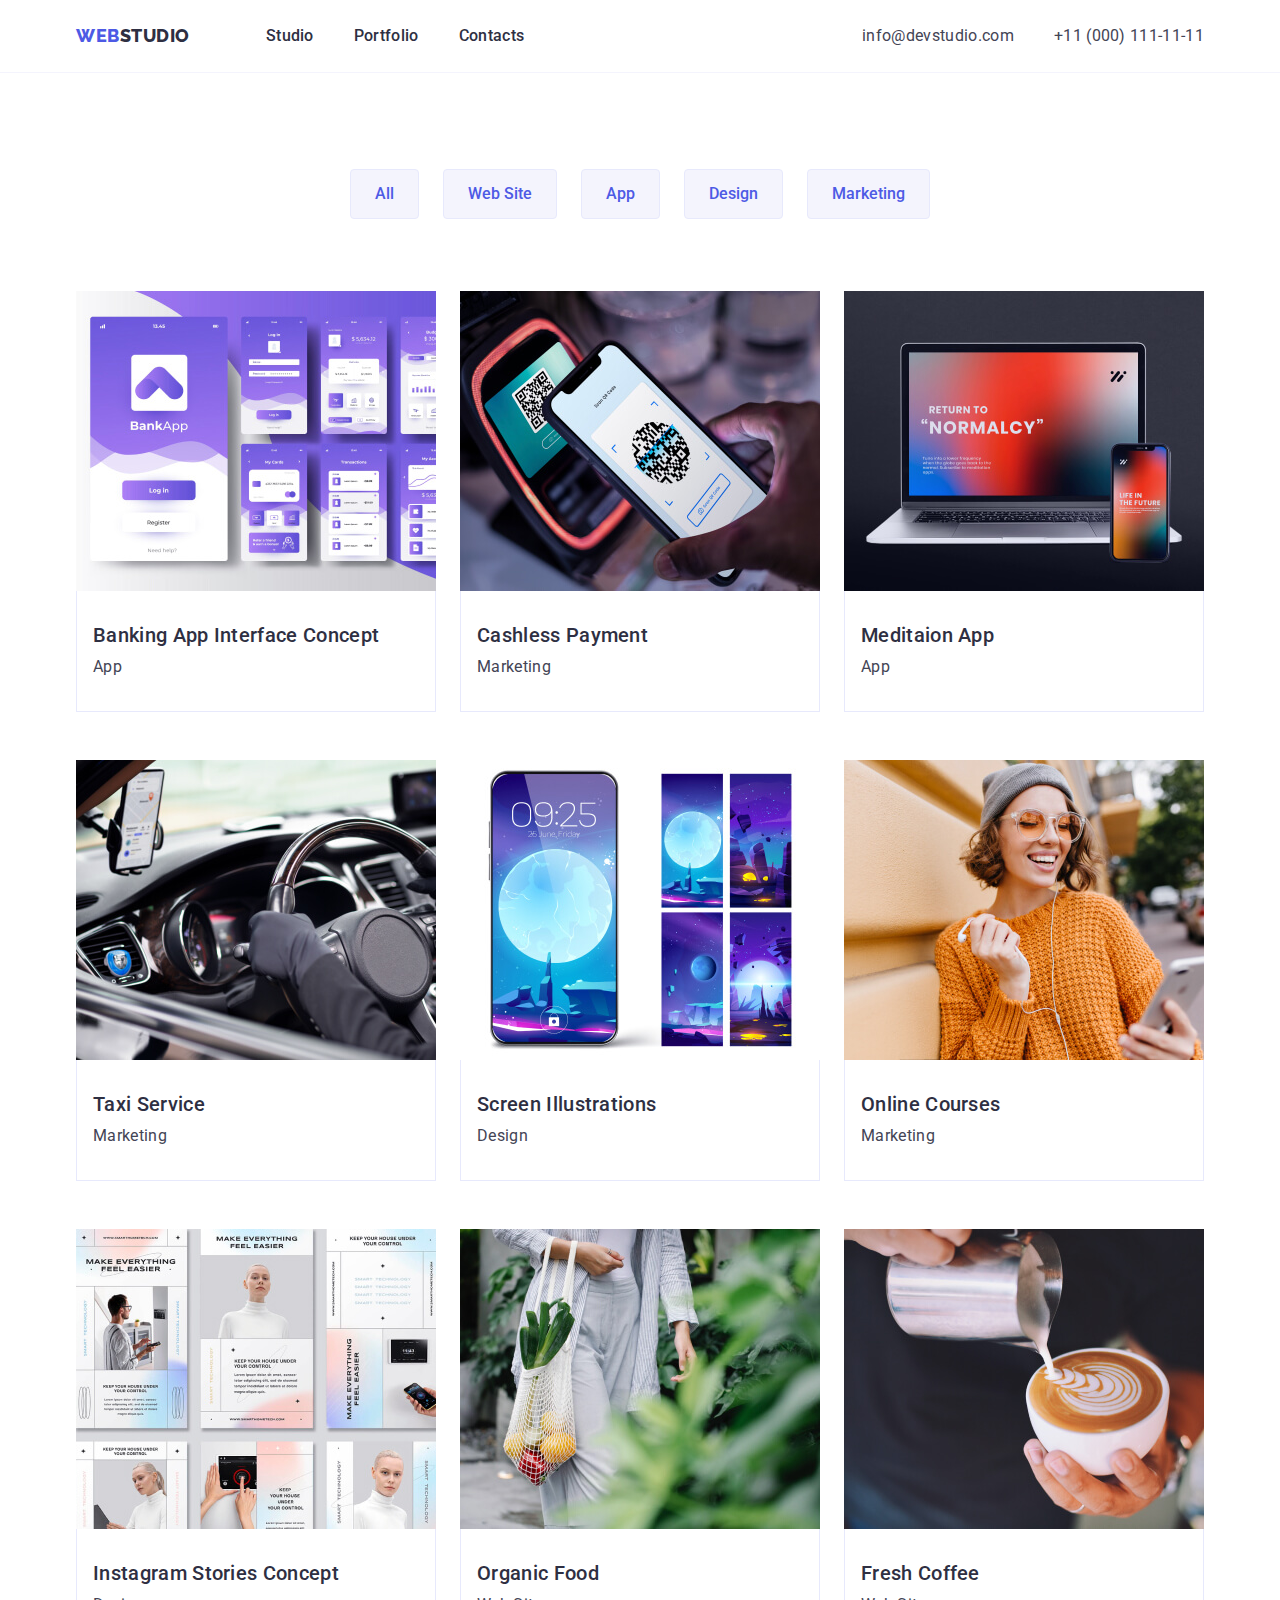
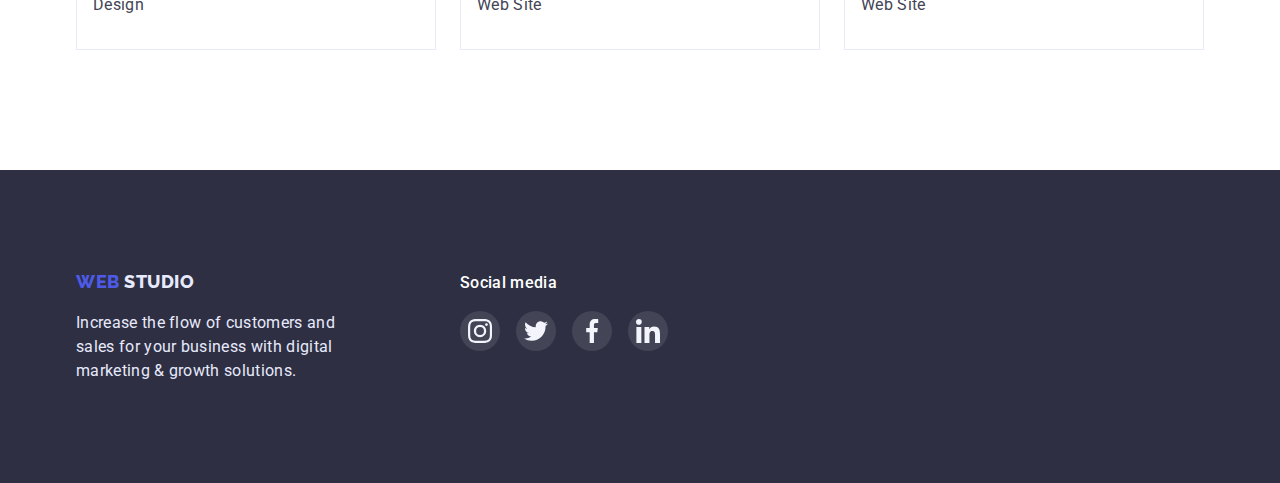
==== portfolio.html @ 78bf739a "Initial commit" ====
<!DOCTYPE html>
<html lang="en">
  <head>
    <meta charset="UTF-8" />
    <meta http-equiv="X-UA-Compatible" content="IE=edge" />
    <meta name="viewport" content="width=device-width, initial-scale=1.0" />
    <title>Portfolio</title>
    <link rel="preconnect" href="https://fonts.googleapis.com">
    <link rel="preconnect" href="https://fonts.gstatic.com" crossorigin>
    <link href="https://fonts.googleapis.com/css2?family=Raleway:wght@800&family=Roboto:wght@400;500;700;900&display=swap" rel="stylesheet">
    <link rel="stylesheet" href="https://cdn.jsdelivr.net/npm/modern-normalize@1.1.0/modern-normalize.min.css">
    <link rel="stylesheet" href="./css/styles.css">
  </head>
  <body>
    <!-- header -->
    <header class="header-cnt">
      <div class="header-box container">
        <nav class="nav-container">
          <a class="logotype" href=./index.html> <span class="logo-first-color">Web</span>Studio </a>
          <ul class="nav-list list" >
            <li class="item"><a class="header-link" href="./index.html"> Studio </a></li>
            <li class="item"><a class="header-link" href="./portfolio.html"> Portfolio </a></li>
            <li class="item"><a class="header-link" href="#"> Contacts </a></li>
          </ul>
        </nav>
        <address>
          <ul class="adress-list list">
            <li class="item"><a class="adress-link" href="mailto:info@devstudio.com"> info@devstudio.com </a></li>
            <li class="item"><a class="adress-link" href="tel:+110001111111"> +11 (000) 111-11-11 </a></li>
          </ul>
        </address> 
      </div>
  </header>
    <main> 
      <!-- filtres -->
      <section class="galery">
        <div class="container">
          <ul class="filtres-list list">
            <li class="item"><button class="filtres-button" type="button">All</button></li>
            <li class="item"><button class="filtres-button" type="button">Web Site</button></li>
            <li class="item"><button class="filtres-button" type="button">App</button></li>
            <li class="item"><button class="filtres-button" type="button">Design</button></li>
            <li class="item"><button class="filtres-button" type="button">Marketing</button></li>
          </ul>   
             <!--gallery  -->
          <h1 class="visually-hidden">Portfolio</h1>
          <ul class="galery-list list">
            <li class="item">
              <a class="gallery-link" href="#"><img src="./images/portfolio/bankapp.jpg" width="360" height="300" alt="Banking app">
                <div class="box-subtitle"><h2 class="gallery-header">Banking App Interface Concept</h2>
                  <p>App</p></div>
              </a>
            </li>
            <li class="item">
              <a class="gallery-link" href="#"><img src="./images/portfolio/cashlesspay.jpg" width="360" height="300" alt="cashless Payment ">
                <div class="box-subtitle"><h2 class="gallery-header">Cashless Payment</h2>
                  <p>Marketing</p></div>
              </a>
              </li>
            <li class="item">         
              <a class="gallery-link " href="#"><img src="./images/portfolio/meditaionapp.jpg" width="360" height="300" alt="meditation app">
                <div class="box-subtitle"><h2 class="gallery-header">Meditaion App</h2>
                  <p>App</p></div>
              </a>
            </li>
            <li class="item">            
              <a class="gallery-link" href="#"><img src="./images/portfolio/taxi.jpg" width="360" height="300" alt="taxi App"> 
                <div class="box-subtitle"><h2 class="gallery-header">Taxi Service</h2>
                  <p>Marketing</p></div>
              </a>
            </li>
            <li class="item">
              <a class="gallery-link" href="#"><img src="./images/portfolio/screenillustration.jpg" width="360" height="300" alt="Phone screen">
                <div class="box-subtitle"><h2 class="gallery-header">Screen Illustrations</h2>
                  <p>Design</p></div>
              </a>
            </li>
            <li class="item">
              <a class="gallery-link" href="#"><img src="./images/portfolio/onlinecourses.jpg" width="360" height="300" alt="online courses">
                <div class="box-subtitle"><h2 class="gallery-header">Online Courses</h2>
                  <p>Marketing</p></div>
              </a>
            </li>
            <li class="item">
              <a class="gallery-link" href="#"><img src="./images/portfolio/instconcept.jpg" width="360" height="300" alt="Instagram Stories">
                <div class="box-subtitle"><h2 class="gallery-header">Instagram Stories Concept</h2>
                  <p>Design</p></div>
              </a>
            </li>
            <li class="item">
              <a class="gallery-link" href="#"><img src="./images/portfolio/organicfood.jpg" width="360" height="300" alt="organic food">
                <div class="box-subtitle"><h2 class="gallery-header">Organic Food</h2>
                  <p>Web Site</p></div>
              </a>
            </li>
            <li class="item">
              <a class="gallery-link" href="#"><img src="./images/portfolio/freshcoffee.jpg" width="360" height="300" alt="coffe">
                <div class="box-subtitle"><h2 class="gallery-header">Fresh Coffee</h2>
                  <p>Web Site</p></div>
              </a>
            </li>
          </ul>
        </div>      
      </section>
    </main>
    <footer class="footer-container">
    <div class="container footer-wrap">
      <div class="footer-left-part">
        <a class="logotype footer-logo" href=./index.html> <span class="logo-first-color">Web</span> Studio </a>
        <p class="footer-text"> Increase the flow of customers and sales for your business with digital marketing & growth solutions. </p> 
      </div>
      <div class="cocial-link-wrap">
        <p class="social-link-text">Social media</p>
        <ul class="footer-list list">
          <li class="footer-icon-item">
            <a class="footer-social-link" href="#">
              <svg class="footer-social-icon" >
                <use href="./images/icons.svg#icon-instagram"></use>
              </svg>
            </a>
          </li>
           <li class="footer-icon-item">
            <a class="footer-social-link" href="#">
              <svg class="footer-social-icon" >
                <use href="./images/icons.svg#icon-twitter"></use>
              </svg>
            </a>
          </li>
           <li class="footer-icon-item">
            <a class="footer-social-link" href="#">
              <svg class="footer-social-icon" >
                <use href="./images/icons.svg#icon-facebook"></use>
              </svg>
            </a>
          </li>
           <li class="footer-icon-item">
            <a class="footer-social-link" href="#">
              <svg class="footer-social-icon" >
                <use href="./images/icons.svg#icon-linkedin"></use>
              </svg>
            </a>
          </li>
        </ul>
      </div> 
    </div>
  </footer>
  </body>
 </html>
---- css/styles.css ----
:root {
  --main-page-color: #434455;
  --header-color: #2e2f42;
  --hero-color: #ffffff;
  --footer-text-color: #e7e9fc;
  --hover-btn-color: #404bbf;
  --btn-first-color: #ffffff;
  --btn-second-color: #4d5ae5;
  --background-first-color: #2e2f42;
  --background-second-color: #f4f4fd;
  --company-icon-color: #8e8f99;
  --footer-hover-color: #31d0aa;
  --footer-pre-hover-color: rgba(255, 255, 255, 10%);
}

body {
  font-family: 'Roboto', sans-serif;
  color: var(--main-page-color);
  font-size: 16px;
  line-height: 1.5;
  letter-spacing: 0.02em;
  background-color: #ffffff;
}

ul {
  padding: 0;
  margin: 0;
}
img {
  display: block;
  max-width: 100%;
  height: auto;
}
p {
  margin: 0;
}
.list {
  list-style: none;
  display: flex;
}

.container {
  width: 1158px;
  padding-left: 15px;
  padding-right: 15px;
  margin: 0 auto;
}

.visually-hidden {
  position: absolute;
  width: 1px;
  height: 1px;
  margin: -1px;
  border: 0;
  padding: 0;
  white-space: nowrap;
  clip-path: inset(100%);
  clip: rect(0 0 0 0);
  overflow: hidden;
}

/* logotype */
.logotype {
  font-family: 'Raleway', sans-serif;
  color: var(--header-color);
  text-decoration: none;
  font-weight: 800;
  font-size: 18px;
  line-height: 1.33;
  text-transform: uppercase;
  letter-spacing: 0.03em;
}

.logo-first-color {
  color: var(--btn-second-color);
}

.logotype.footer-logo {
  color: var(--footer-text-color);
}

/*----------------------------------------------------------- header ---------------------------------------------*/
.header-cnt {
  border-bottom-width: 1px;
  border-bottom-style: solid;
  border-bottom-color: var(--background-second-color);
  padding-top: 24px;
  padding-bottom: 24px;
}
.header-box {
  display: flex;
  justify-content: space-between;
  align-items: center;
}
.nav-list {
  margin-left: 76px;
}
.nav-list .item {
  margin-right: 40px;
}

.nav-list .item:last-child {
  margin-right: 0px;
}

.nav-container {
  display: flex;
  align-items: center;
}
/* header link */

.header-link:hover,
.header-link:focus {
  color: var(--hover-btn-color);
}

.header-link {
  padding-top: 24px;
  padding-bottom: 24px;

  font-weight: 500;
  font-size: 16px;
  line-height: 1.5;
  letter-spacing: 0.02em;
  color: var(--header-color);
  text-decoration: none;
}

/* nav adress */

.adress-link:hover,
.adress-link:focus {
  color: var(--hover-btn-color);
}
.adress-list .item + .item {
  margin-left: 40px;
}

.adress-link {
  padding: 24px 0px;

  font-style: normal;
  font-size: 16px;
  line-height: 1.5;
  letter-spacing: 0.02em;
  color: var(--main-page-color);
  text-decoration: none;
}

/* --------------------hero--------------------------------- */
.hero {
  padding: 188px;
  text-align: center;
  background-image: linear-gradient(rgba(46, 47, 66, 0.7), rgba(46, 47, 66, 0.7)),
    url(../images/hero-background.jpg);
  background-repeat: no-repeat;
  background-position: center;
  background-color: var(--background-first-color);
  max-width: 1440px;
  margin-left: auto;
  margin-right: auto;
}

.hero-header {
  margin: 0 auto 48px;
  width: 506px;
  color: var(--hero-color);
  font-weight: 700;
  font-size: 56px;
  line-height: 1.07;
  text-align: center;
  letter-spacing: 0.02em;
}

.hero-btn:hover,
.hero-btn:focus {
  background: var(--hover-btn-color);
}
.hero-btn {
  padding: 16px 32px;
  border: 0px;
  border-radius: 4px;
  text-align: center;

  font-family: inherit;
  font-size: 16px;
  font-weight: 500;
  line-height: 1.5;
  letter-spacing: 0.04em;
  color: var(--btn-first-color);
  background: var(--btn-second-color);
  box-shadow: 0px 4px 4px rgba(0, 0, 0, 0.15);
  cursor: pointer;
}

/* -----------------------------about----------------------------------- */

.about {
  padding-top: 120px;
  padding-bottom: 120px;
}

.about-icon-box {
  display: flex;
  justify-content: center;
  align-items: center;
  width: 264px;
  height: 112px;
  background: #f4f4fd;
  border-radius: 4px;
  margin-bottom: 8px;
}

.about-list .item {
  width: calc((100%-24px * 3) / 4);
  margin-right: 24px;
}

.about-list .item:last-child {
  margin-right: 0;
}

.about-header {
  margin-top: 0;
  margin-bottom: 8px;
  color: var(--header-color);
  font-weight: 500;
  font-size: 20px;
  line-height: 1.2;
}

/* ------------------------examples words------------------------------------------ */
.works {
  padding-bottom: 120px;
}
.works-list .item {
  width: calc((100%-48px) / 3);
  margin-right: 24px;
}

.works-list .item:last-child {
  margin-right: 0;
}

.works-header {
  margin-top: 0;
  margin-bottom: 72px;

  color: var(--header-color);
  font-weight: 700;
  font-size: 36px;
  line-height: 1.11;
  text-align: center;
  letter-spacing: 0.02em;
  text-transform: capitalize;
}

/*--------------------------------staff-------------------------------- */

.staff {
  background: var(--background-second-color);
  padding-bottom: 120px;
  padding-top: 120px;
}

.staff-list .item {
  width: calc((100%-3 * 24px) / 4);
  margin-right: 24px;
}
.staff-list .item:last-child {
  margin-right: 0px;
}

.staff-header {
  margin-top: 0;

  margin-bottom: 72px;
  color: var(--header-color);
  font-weight: 700;
  font-size: 36px;
  line-height: 1.11;
  text-align: center;
  letter-spacing: 0.02em;
  text-transform: capitalize;
}

.staff .box-subtitle {
  background: var(--btn-first-color);
  box-shadow: 0px 1px 6px rgba(46, 47, 66, 0.08), 0px 1px 1px rgba(46, 47, 66, 0.16),
    0px 2px 1px rgba(46, 47, 66, 0.08);
  border-radius: 0px 0px 4px 4px;
  text-align: center;
  padding: 0 0 32px 0;
}

.staff-subheader {
  margin: 32px 0 8px 0;
  color: var(--header-color);
  font-weight: 500;
  font-size: 20px;
  line-height: 1.2;
  letter-spacing: 0.02em;
}

/* ----------------------social-media-icon------------------------- */
.icon-list {
  display: flex;
  justify-content: space-around;
  align-items: center;
  margin-top: 8px;
}

.social-link {
  display: flex;
  align-items: center;
  justify-content: center;
  background-color: var(--btn-second-color);
  border-radius: 50%;
  width: 40px;
  height: 40px;
}

.social-link:hover,
.social-link:focus {
  background-color: var(--hover-btn-color);
}
.social-icon {
  width: 16px;
  height: 16px;
}

/* ---------------------customers---------------------------------------------- */
.customers {
  padding-top: 130px;
  padding-bottom: 120px;
}
.customers-title {
  margin-top: 0;
  margin-bottom: 72px;
  color: var(--header-color);
  font-weight: 700;
  font-size: 36px;
  line-height: 1.11;
  text-align: center;
  letter-spacing: 0.02em;
  text-transform: capitalize;
}

.customer-link {
  display: flex;
  border: 1px solid var(--company-icon-color);
  border-radius: 4px;
  width: 168px;
  height: 88px;
  justify-content: center;
  align-items: center;
  color: var(--company-icon-color);
}
.customer-list .customer-item {
  width: calc((100%-5 * 24px) / 6);
  margin-right: 24px;
}

.customer-list .customer-item:last-child {
  margin-right: 0;
}

.customer-link:hover,
.customer-link:focus {
  color: var(--hover-btn-color);
  border-color: var(--hover-btn-color);
}
.company-icon {
  fill: currentColor;
}
/*------------------------------ footer --------------------------------------------*/

.footer-container {
  background-color: var(--background-first-color);
  padding-top: 100px;
  padding-bottom: 100px;
}

.footer-wrap {
  display: flex;
  align-items: baseline;
}
.footer-text {
  width: 264px;
  margin-top: 16px;
  color: var(--footer-text-color);
}
.footer-left-part {
  margin-right: 120px;
}

.social-link-text {
  font-weight: 500;
  color: var(--btn-first-color);
  margin: 0;
  padding: 0;
  margin-bottom: 16px;
  text-decoration: none;
}

.social-link-wrap {
  display: flex;
  width: 208px;
}

.footer-list .footer-icon-item {
  margin-right: 16px;
}
.footer-list .footer-icon-item:last-child {
  margin-right: 0;
}

.footer-social-link {
  background-color: var(--footer-pre-hover-color);
  display: flex;
  align-items: center;
  justify-content: center;
  border-radius: 50%;
  width: 40px;
  height: 40px;
}

.footer-social-link:hover,
.footer-social-link:focus {
  background-color: var(--footer-hover-color);
}

.footer-social-icon {
  width: 24px;
  height: 24px;
}

/*  --------------------------------------PORTFOLIO!-------------------------!!!!!!!!!*/

/* filtres */

.galery {
  padding-top: 96px;
  padding-bottom: 120px;
}

.filtres-list {
  margin-bottom: 72px;
  list-style: none;
  display: flex;
  justify-content: center;
}

.filtres-list .item {
  margin-right: 24px;
}

.filtres-list .item:last-child {
  margin-right: 0;
}

.filtres-button:hover,
.filtres-button:focus {
  background: var(--hover-btn-color);
  color: var(--btn-first-color);
  box-shadow: 0px 3px 1px rgba(0, 0, 0, 0.1), 0px 2px 1px rgba(0, 0, 0, 0.08),
    0px 2px 2px rgba(0, 0, 0, 0.12);
  border-color: var(--hover-btn-color);
}

.filtres-button {
  padding: 12px 24px;
  border: 1px solid #e7e9fc;
  border-radius: 4px;

  font-family: inherit;
  color: var(--btn-second-color);
  font-weight: 500;
  font-size: 16px;
  line-height: 1.5;
  background: var(--background-second-color);
  cursor: pointer;
}

/* -----------------galery ---------------------*/

.galery-list {
  flex-wrap: wrap;
}

.galery-list .item {
  margin-right: 24px;
  margin-bottom: 48px;
  width: calc((100% - (24px * 2)) / 3);
}

.galery-list .item:nth-child(3n) {
  margin-right: 0;
}
.galery-list .item:nth-last-child(-n + 3) {
  margin-bottom: 0;
}

.gallery-link {
  display: block;
  color: var(--main-page-color);
  text-decoration: none;
  margin: 0;
}

.item .gallery-link:hover,
.item .gallery-link:focus {
  box-shadow: 0px 1px 6px rgb(46 47 66 / 8%), 0px 1px 1px rgb(46 47 66 / 16%),
    0px 2px 1px rgb(46 47 66 / 8%);
}

.gallery-header {
  margin: 0;
  margin-bottom: 8px;
  color: var(--header-color);
  font-weight: 500;
  font-size: 20px;
  line-height: 1.2;
}

.gallery-link .box-subtitle {
  padding: 32px 0px;
  border-width: 0px 1px 1px 1px;
  border-style: solid;
  border-color: var(--footer-text-color);
  padding-left: 16px;
}
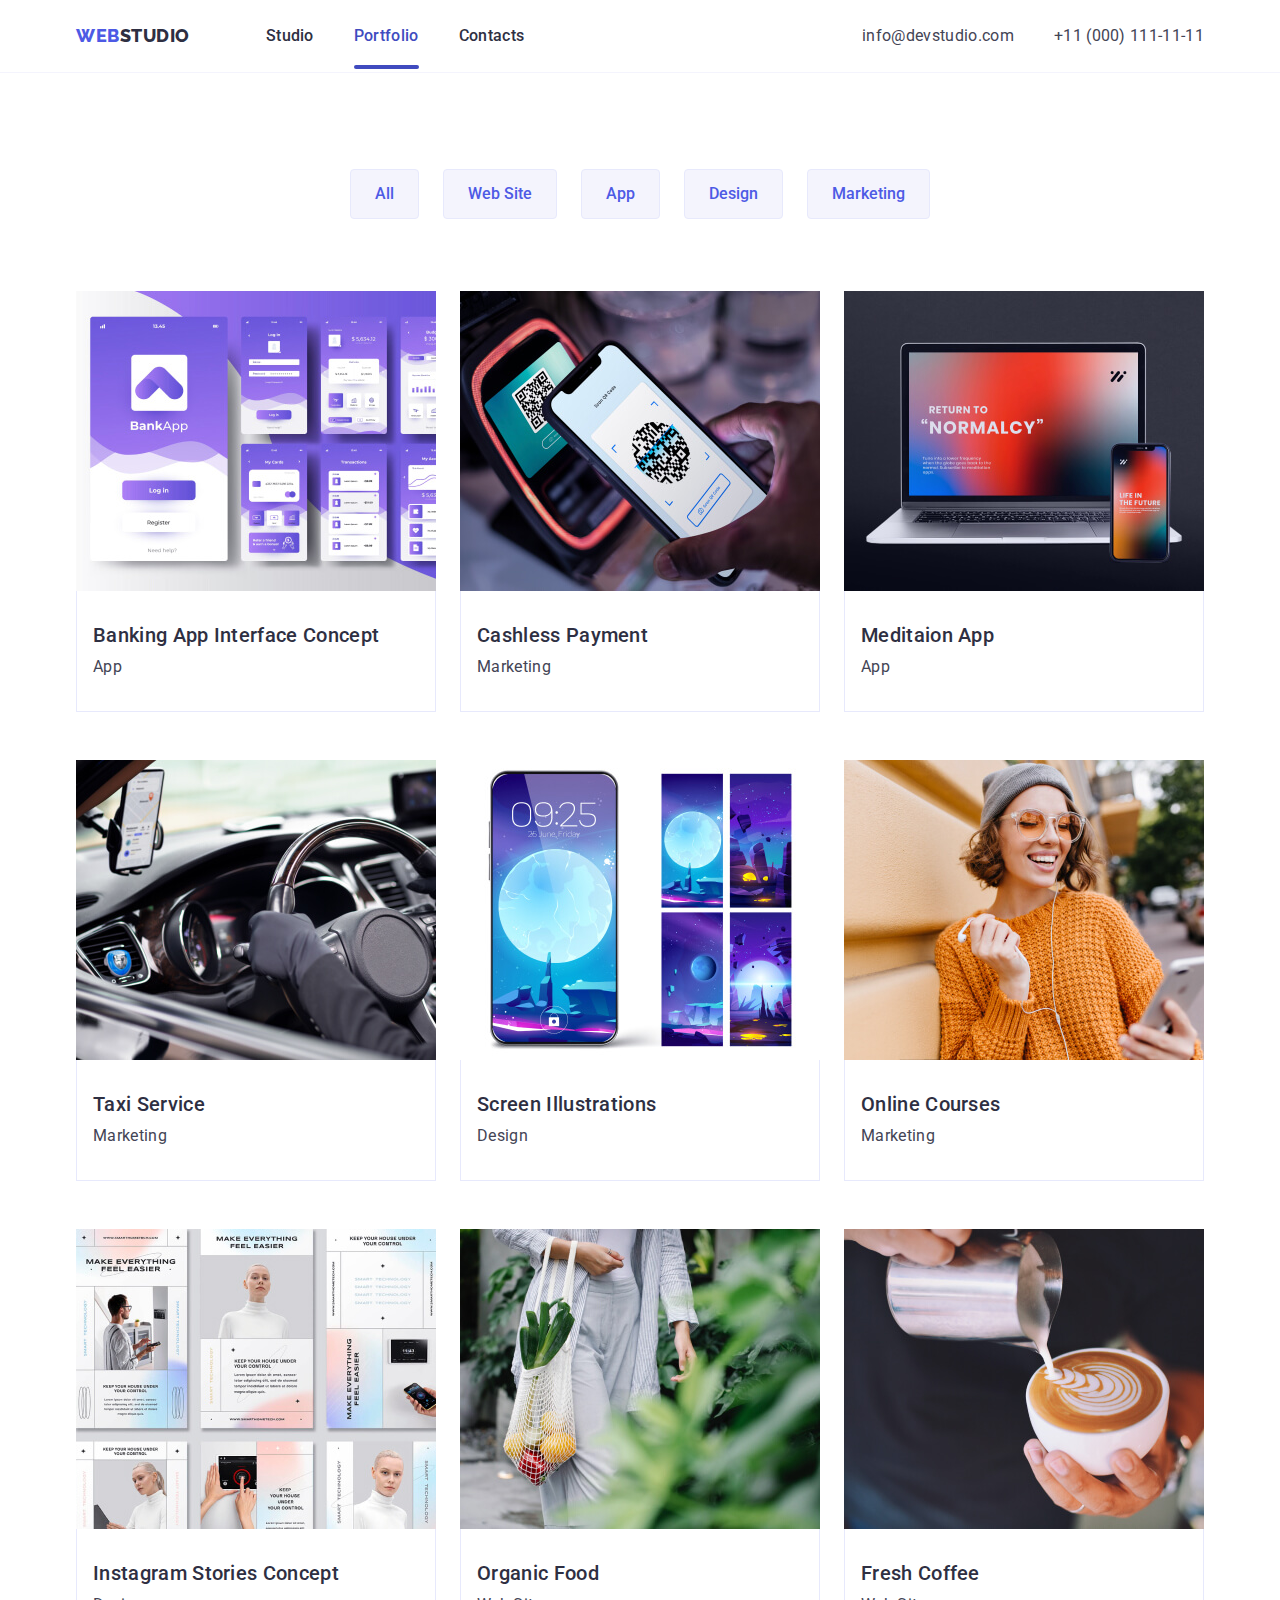
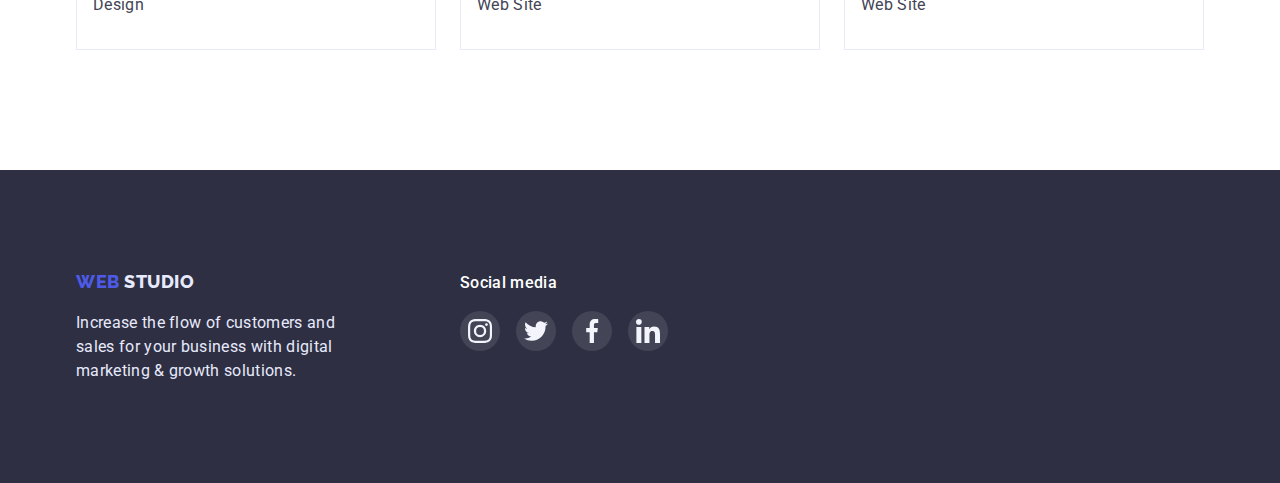
==== commit c478df84: "add animation and modal window" ====
--- a/portfolio.html
+++ b/portfolio.html
@@ -19,7 +19,7 @@
           <a class="logotype" href=./index.html> <span class="logo-first-color">Web</span>Studio </a>
           <ul class="nav-list list" >
             <li class="item"><a class="header-link" href="./index.html"> Studio </a></li>
-            <li class="item"><a class="header-link" href="./portfolio.html"> Portfolio </a></li>
+            <li class="item"><a class="header-link currently" href="./portfolio.html"> Portfolio </a></li>
             <li class="item"><a class="header-link" href="#"> Contacts </a></li>
           </ul>
         </nav>
@@ -46,55 +46,111 @@
           <h1 class="visually-hidden">Portfolio</h1>
           <ul class="galery-list list">
             <li class="item">
-              <a class="gallery-link" href="#"><img src="./images/portfolio/bankapp.jpg" width="360" height="300" alt="Banking app">
-                <div class="box-subtitle"><h2 class="gallery-header">Banking App Interface Concept</h2>
+              <a class="gallery-link" href="#">
+                <div class="gallery-thump">
+                  <img src="./images/portfolio/bankapp.jpg" width="360" height="300" alt="Banking app">
+                  <div class="hidden-text">
+                    <p>14 Stylish and User-Friendly App Design Concepts · Task Manager App · Calorie Tracker App · Exotic Fruit Ecommerce App · Cloud Storage App</p>
+                  </div>
+                </div>
+                  <div class="box-subtitle"><h2 class="gallery-header">Banking App Interface Concept</h2>
                   <p>App</p></div>
               </a>
             </li>
             <li class="item">
-              <a class="gallery-link" href="#"><img src="./images/portfolio/cashlesspay.jpg" width="360" height="300" alt="cashless Payment ">
+              <a class="gallery-link" href="#">
+                <div class="gallery-thump">
+                  <img src="./images/portfolio/cashlesspay.jpg" width="360" height="300" alt="cashless Payment ">
+                  <div class="hidden-text">
+                    <p>14 Stylish and User-Friendly App Design Concepts · Task Manager App · Calorie Tracker App · Exotic Fruit Ecommerce App · Cloud Storage App</p>
+                  </div>
+                </div>
                 <div class="box-subtitle"><h2 class="gallery-header">Cashless Payment</h2>
                   <p>Marketing</p></div>
               </a>
               </li>
             <li class="item">         
-              <a class="gallery-link " href="#"><img src="./images/portfolio/meditaionapp.jpg" width="360" height="300" alt="meditation app">
+              <a class="gallery-link " href="#">
+                <div class="gallery-thump">
+                  <img src="./images/portfolio/meditaionapp.jpg" width="360" height="300" alt="meditation app">
+                  <div class="hidden-text">
+                    <p>14 Stylish and User-Friendly App Design Concepts · Task Manager App · Calorie Tracker App · Exotic Fruit Ecommerce App · Cloud Storage App</p>
+                  </div>
+                </div>
                 <div class="box-subtitle"><h2 class="gallery-header">Meditaion App</h2>
                   <p>App</p></div>
               </a>
             </li>
             <li class="item">            
-              <a class="gallery-link" href="#"><img src="./images/portfolio/taxi.jpg" width="360" height="300" alt="taxi App"> 
+              <a class="gallery-link" href="#">
+                <div class="gallery-thump">
+                  <img src="./images/portfolio/taxi.jpg" width="360" height="300" alt="taxi App"> 
+                  <div class="hidden-text">
+                    <p>14 Stylish and User-Friendly App Design Concepts · Task Manager App · Calorie Tracker App · Exotic Fruit Ecommerce App · Cloud Storage App</p>
+                  </div>
+                </div>
                 <div class="box-subtitle"><h2 class="gallery-header">Taxi Service</h2>
                   <p>Marketing</p></div>
               </a>
             </li>
             <li class="item">
-              <a class="gallery-link" href="#"><img src="./images/portfolio/screenillustration.jpg" width="360" height="300" alt="Phone screen">
-                <div class="box-subtitle"><h2 class="gallery-header">Screen Illustrations</h2>
-                  <p>Design</p></div>
-              </a>
-            </li>
-            <li class="item">
-              <a class="gallery-link" href="#"><img src="./images/portfolio/onlinecourses.jpg" width="360" height="300" alt="online courses">
+              <a class="gallery-link" href="#">
+                <div class="gallery-thump">
+                  <img src="./images/portfolio/screenillustration.jpg" width="360" height="300" alt="Phone screen">
+                  <div class="hidden-text">
+                    <p>14 Stylish and User-Friendly App Design Concepts · Task Manager App · Calorie Tracker App · Exotic Fruit Ecommerce App · Cloud Storage App</p>
+                  </div>
+                </div>
+                <div class="box-subtitle">
+                  <h2 class="gallery-header">Screen Illustrations</h2>
+                  <p>Design</p>
+                </div>
+              </a>
+            </li>
+            <li class="item">
+              <a class="gallery-link" href="#">
+                <div class="gallery-thump">
+                  <img src="./images/portfolio/onlinecourses.jpg" width="360" height="300" alt="online courses">
+                  <div class="hidden-text">
+                    <p>14 Stylish and User-Friendly App Design Concepts · Task Manager App · Calorie Tracker App · Exotic Fruit Ecommerce App · Cloud Storage App</p>
+                  </div>
+                </div>
                 <div class="box-subtitle"><h2 class="gallery-header">Online Courses</h2>
                   <p>Marketing</p></div>
               </a>
             </li>
             <li class="item">
-              <a class="gallery-link" href="#"><img src="./images/portfolio/instconcept.jpg" width="360" height="300" alt="Instagram Stories">
+              <a class="gallery-link" href="#">
+                <div class="gallery-thump">
+                  <img src="./images/portfolio/instconcept.jpg" width="360" height="300" alt="Instagram Stories">
+                  <div class="hidden-text">
+                    <p>14 Stylish and User-Friendly App Design Concepts · Task Manager App · Calorie Tracker App · Exotic Fruit Ecommerce App · Cloud Storage App</p>
+                  </div>
+                </div>
                 <div class="box-subtitle"><h2 class="gallery-header">Instagram Stories Concept</h2>
                   <p>Design</p></div>
               </a>
             </li>
             <li class="item">
-              <a class="gallery-link" href="#"><img src="./images/portfolio/organicfood.jpg" width="360" height="300" alt="organic food">
+              <a class="gallery-link" href="#">
+                <div class="gallery-thump">
+                  <img src="./images/portfolio/organicfood.jpg" width="360" height="300" alt="organic food">
+                  <div class="hidden-text">
+                    <p>14 Stylish and User-Friendly App Design Concepts · Task Manager App · Calorie Tracker App · Exotic Fruit Ecommerce App · Cloud Storage App</p>
+                  </div>
+                </div>
                 <div class="box-subtitle"><h2 class="gallery-header">Organic Food</h2>
                   <p>Web Site</p></div>
               </a>
             </li>
             <li class="item">
-              <a class="gallery-link" href="#"><img src="./images/portfolio/freshcoffee.jpg" width="360" height="300" alt="coffe">
+              <a class="gallery-link" href="#">
+                <div class="gallery-thump">
+                  <img src="./images/portfolio/freshcoffee.jpg" width="360" height="300" alt="coffe">
+                  <div class="hidden-text">
+                    <p>14 Stylish and User-Friendly App Design Concepts · Task Manager App · Calorie Tracker App · Exotic Fruit Ecommerce App · Cloud Storage App</p>
+                  </div>
+                </div>
                 <div class="box-subtitle"><h2 class="gallery-header">Fresh Coffee</h2>
                   <p>Web Site</p></div>
               </a>
--- a/css/styles.css
+++ b/css/styles.css
@@ -11,6 +11,7 @@
   --company-icon-color: #8e8f99;
   --footer-hover-color: #31d0aa;
   --footer-pre-hover-color: rgba(255, 255, 255, 10%);
+  --timing-function: cubic-bezier(0.4, 0, 0.2, 1);
 }
 
 body {
@@ -93,6 +94,7 @@
   align-items: center;
 }
 .nav-list {
+  position: relative;
   margin-left: 76px;
 }
 .nav-list .item {
@@ -115,6 +117,7 @@
 }
 
 .header-link {
+  position: relative;
   padding-top: 24px;
   padding-bottom: 24px;
 
@@ -124,6 +127,8 @@
   letter-spacing: 0.02em;
   color: var(--header-color);
   text-decoration: none;
+
+  transition: color 250ms var(--timing-function);
 }
 
 /* nav adress */
@@ -145,6 +150,23 @@
   letter-spacing: 0.02em;
   color: var(--main-page-color);
   text-decoration: none;
+
+  transition: color 250ms var(--timing-function);
+}
+
+.currently {
+  color: var(--hover-btn-color);
+}
+
+.currently::after {
+  position: absolute;
+  bottom: 0;
+  display: block;
+  content: '';
+  width: 100%;
+  height: 4px;
+  border-radius: 2px;
+  background-color: var(--hover-btn-color);
 }
 
 /* --------------------hero--------------------------------- */
@@ -191,6 +213,8 @@
   background: var(--btn-second-color);
   box-shadow: 0px 4px 4px rgba(0, 0, 0, 0.15);
   cursor: pointer;
+
+  transition: background 250ms var(--timing-function);
 }
 
 /* -----------------------------about----------------------------------- */
@@ -314,15 +338,17 @@
   display: flex;
   align-items: center;
   justify-content: center;
-  background-color: var(--btn-second-color);
+  background: var(--btn-second-color);
   border-radius: 50%;
   width: 40px;
   height: 40px;
+
+  transition: background 250ms var(--timing-function);
 }
 
 .social-link:hover,
 .social-link:focus {
-  background-color: var(--hover-btn-color);
+  background: var(--hover-btn-color);
 }
 .social-icon {
   width: 16px;
@@ -355,6 +381,7 @@
   justify-content: center;
   align-items: center;
   color: var(--company-icon-color);
+  transition: color 250ms var(--timing-function), border 250ms var(--timing-function);
 }
 .customer-list .customer-item {
   width: calc((100%-5 * 24px) / 6);
@@ -368,7 +395,7 @@
 .customer-link:hover,
 .customer-link:focus {
   color: var(--hover-btn-color);
-  border-color: var(--hover-btn-color);
+  border: 1px solid var(--hover-btn-color);
 }
 .company-icon {
   fill: currentColor;
@@ -416,18 +443,19 @@
 }
 
 .footer-social-link {
-  background-color: var(--footer-pre-hover-color);
+  background: var(--footer-pre-hover-color);
   display: flex;
   align-items: center;
   justify-content: center;
   border-radius: 50%;
   width: 40px;
   height: 40px;
+  transition: background 250ms var(--timing-function);
 }
 
 .footer-social-link:hover,
 .footer-social-link:focus {
-  background-color: var(--footer-hover-color);
+  background: var(--footer-hover-color);
 }
 
 .footer-social-icon {
@@ -465,7 +493,7 @@
   color: var(--btn-first-color);
   box-shadow: 0px 3px 1px rgba(0, 0, 0, 0.1), 0px 2px 1px rgba(0, 0, 0, 0.08),
     0px 2px 2px rgba(0, 0, 0, 0.12);
-  border-color: var(--hover-btn-color);
+  border: 1px solid var(--hover-btn-color);
 }
 
 .filtres-button {
@@ -474,12 +502,15 @@
   border-radius: 4px;
 
   font-family: inherit;
+  box-shadow: none;
   color: var(--btn-second-color);
   font-weight: 500;
   font-size: 16px;
   line-height: 1.5;
   background: var(--background-second-color);
   cursor: pointer;
+  transition: color 250ms var(--timing-function), background 250ms var(--timing-function),
+    border 250ms var(--timing-function), box-shadow 250ms var(--timing-function);
 }
 
 /* -----------------galery ---------------------*/
@@ -506,10 +537,12 @@
   color: var(--main-page-color);
   text-decoration: none;
   margin: 0;
-}
-
-.item .gallery-link:hover,
-.item .gallery-link:focus {
+  box-shadow: none;
+  transition: box-shadow 250ms var(--timing-function);
+}
+
+.gallery-link:hover,
+.gallery-link:focus {
   box-shadow: 0px 1px 6px rgb(46 47 66 / 8%), 0px 1px 1px rgb(46 47 66 / 16%),
     0px 2px 1px rgb(46 47 66 / 8%);
 }
@@ -530,3 +563,92 @@
   border-color: var(--footer-text-color);
   padding-left: 16px;
 }
+
+/* -------------------------hidden-content---------------------------- */
+.gallery-thump {
+  position: relative;
+  overflow: hidden;
+}
+
+.item .gallery-link:hover .hidden-text {
+  transform: translateY(0);
+}
+
+.hidden-text {
+  position: absolute;
+  top: 0;
+  width: 100%;
+  height: 100%;
+  padding-top: 40px;
+  padding-left: 32px;
+  padding-right: 32px;
+  background-color: var(--btn-second-color);
+
+  transform: translateY(100%);
+  transition: transform 250ms var(--timing-function);
+  color: var(--background-second-color);
+}
+
+/* ------------------------modal------------------ */
+
+.backdrop {
+  position: fixed;
+  top: 0;
+  left: 0;
+  width: 100%;
+  height: 100%;
+  background-color: rgba(46, 47, 66, 0.4);
+  opacity: 1;
+
+  transition: opacity 250ms var(--timing-function);
+}
+
+.backdrop.is-hidden {
+  pointer-events: none;
+  opacity: 0;
+}
+
+.backdrop.is-hidden .modal {
+  transform: translate(-50%, -50%) scale(0.8);
+}
+
+.modal {
+  position: absolute;
+  top: 50%;
+  left: 50%;
+  transform: translate(-50%, -50%) scale(1);
+  width: 408px;
+  height: 576px;
+  padding: 24px;
+  background: #fcfcfc;
+  box-shadow: 0px 1px 1px rgba(0, 0, 0, 0.14), 0px 1px 3px rgba(0, 0, 0, 0.12),
+    0px 2px 1px rgba(0, 0, 0, 0.2);
+  border-radius: 4px;
+
+  transition: transform 250ms var(--timing-function);
+}
+
+.modal-close {
+  position: absolute;
+  top: 24px;
+  right: 24px;
+  display: flex;
+  align-items: center;
+  justify-content: center;
+  height: 24px;
+  width: 24px;
+  cursor: pointer;
+
+  border: 1px solid rgba(0, 0, 0, 0.1);
+  border-radius: 50%;
+  background: var(--footer-text-color);
+
+  transition: fill 250ms var(--timing-function), border 250ms var(--timing-function),
+    background 250ms var(--timing-function);
+}
+
+.modal-close:hover {
+  background: var(--hover-btn-color);
+  fill: #fff;
+  border: 1px solid var(--hover-btn-color);
+}
